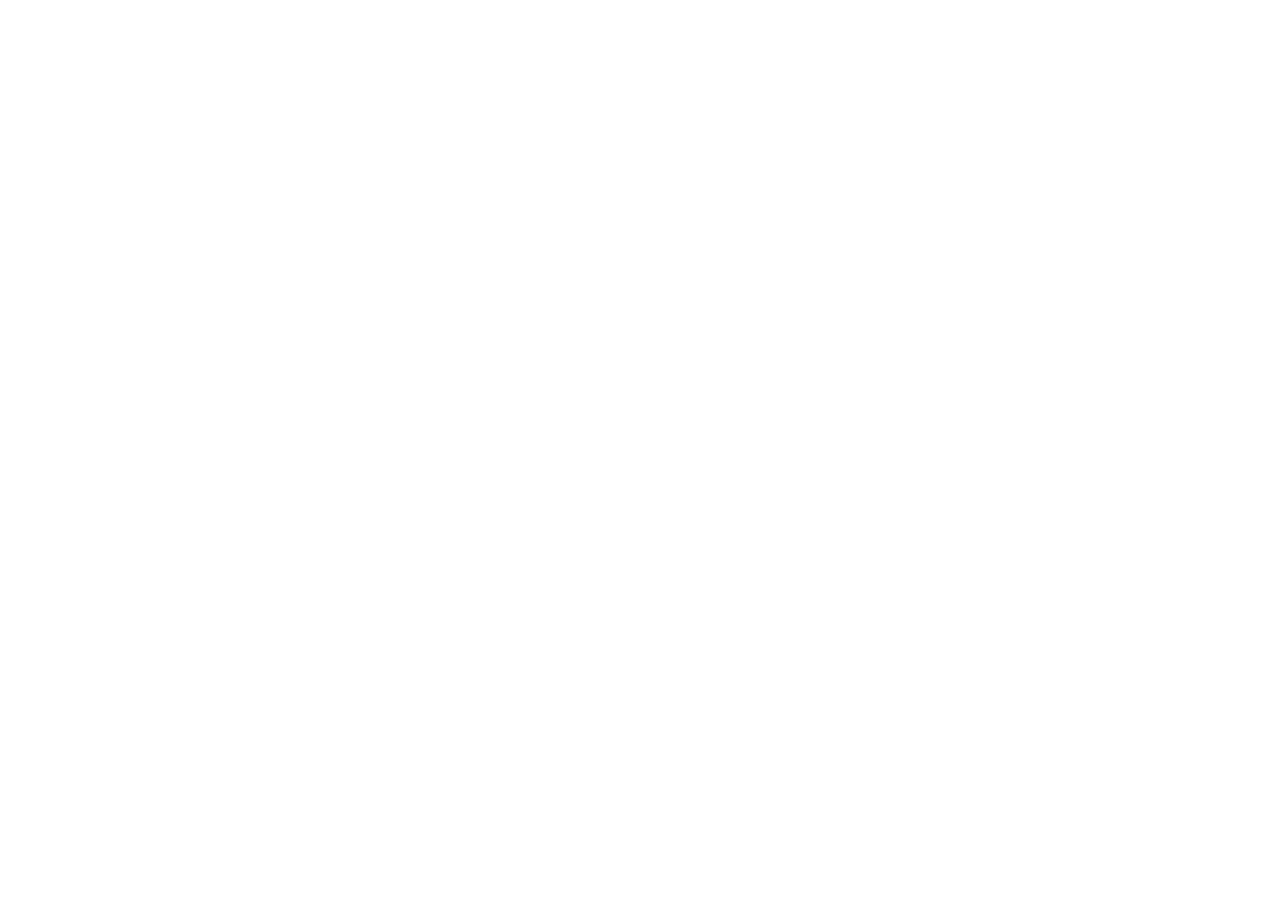
==== index.html @ f7363121 "added html" ====
<!DOCTYPE html>
<html lang="en">

<head>
    <meta charset="UTF-8">
    <meta http-equiv="X-UA-Compatible" content="IE=edge">
    <meta name="viewport" content="width=device-width, initial-scale=1.0">
    <link rel="stylesheet" href="style.css">
    <link rel="shortcut icon" href="favicon.ico" type="image/x-icon">
    <link rel="preconnect" href="https://fonts.googleapis.com">
    <link rel="preconnect" href="https://fonts.gstatic.com" crossorigin>
    <link href="https://fonts.googleapis.com/css2?family=Merriweather&family=Montserrat&family=Sacramento&display=swap"
        rel="stylesheet">
    <title>manya sinha</title>
</head>
<body>
    
</body>
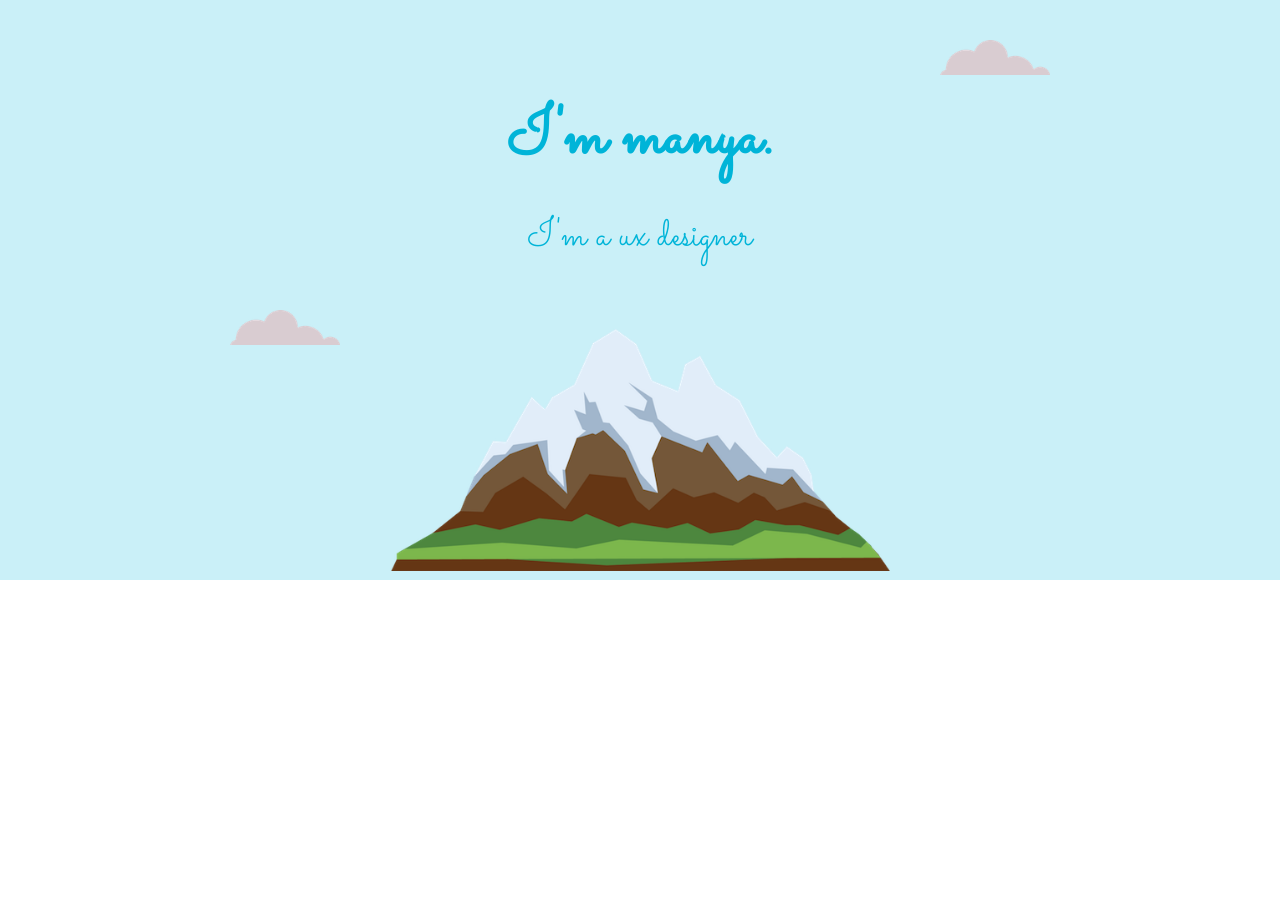
==== commit 512bf283: "added css and top container" ====
--- a/index.html
+++ b/index.html
@@ -14,5 +14,11 @@
     <title>manya sinha</title>
 </head>
 <body>
-    
-</body>+    <div class="top-container">
+        <img src="cloud.png" class="cloud-1" alt="">
+        <h1 class="title">I'm manya.</h1>
+        <h2 class="title">I'm a ux designer</h2>
+        <img src="mountain.png" alt="" class="mountain">
+        <img src="cloud.png" class="cloud-2" alt="">
+      </div>
+</body>
--- a/style.css
+++ b/style.css
@@ -0,0 +1,160 @@
+.top-container {
+    background-color: #CAF0F8;
+  
+      text-align: center;
+      position: relative;
+      padding-top: 30px;
+  
+  }
+  h1 {
+    font-family: 'Sacramento', cursive;
+    color: #00B4D8;
+    font-size: 4.2rem;
+    margin: 50px auto 0;
+  }
+  h2.title{
+    font-family: 'Sacramento', cursive;
+    color: #00B4D8;
+    font-size: 2.5rem;
+    font-weight: normal;
+    margin: 0;
+    
+  }
+  h2{
+    color: #00B4D8;
+    font-family: 'Montserrat', Arial, Helvetica, sans-serif;
+  
+  }
+  h3{
+    color: #00B4D8;
+    font-family: 'Montserrat', Arial, Helvetica, sans-serif;
+    text-align: left;
+  }
+  body{
+      margin: 0px;
+      color: #40514E;
+      font-family: 'Merriweather', Arial, Helvetica, sans-serif;
+      line-height: 1.8;
+  }
+  
+  .cloud-1{
+   position: absolute;
+   top: 40px;
+   right: 230px;
+   width:110px;
+  
+  }
+  .cloud-2{
+   position: absolute;
+   top: 310px;
+   left: 230px;
+  width: 110px;
+  }
+  .mountain{
+    width: 500px;
+  }
+  .middle-container
+  {
+    
+    text-align: center;
+  }
+  .skill-1
+  {
+    width: 50%;
+    margin: 60px auto 140px;
+  }
+  .skill-2
+  {
+    width: 50%;
+    margin: 0 auto 80px;
+  }
+  .skills h2{
+    padding: 20px;
+  }
+  .skills p{
+    
+    text-align: left;
+  }
+  .profile-picture
+  {
+    width: 150px;
+    height: 150px;
+    border-radius: 100%;
+  }
+  .skill-1-img{
+    width: 200px;
+    height: 200px;
+    float: left;
+    margin-right: 30px;
+    border-radius: 100%;
+  }
+  .skill-2-img{
+    width: 200px;
+    height: 200px;
+    float: right;
+    margin-right: 30px;
+    border-radius: 100%;
+  }
+  .profile
+  {
+    width: 40%;
+    margin: auto;
+    padding: 30px;
+  }
+  hr{
+    width: 6%;
+    height: 10px;
+    border: none;
+    border-top-style: dotted;
+    border-color: rgba(128, 128, 128, 0.37);
+    border-width: 5px;
+    margin: 20px auto;
+  }
+  .contact-me
+  {
+    width: 40%;
+    margin: 30px auto;
+  }
+  .contact-me h3{
+   text-align: center;
+  }
+  .btn {
+    background: #11cdd4;
+    background-image: -webkit-linear-gradient(top, #11cdd4, #11999e);
+    background-image: -moz-linear-gradient(top, #11cdd4, #11999e);
+    background-image: -ms-linear-gradient(top, #11cdd4, #11999e);
+    background-image: -o-linear-gradient(top, #11cdd4, #11999e);
+    background-image: linear-gradient(to bottom, #11cdd4, #11999e);
+    -webkit-border-radius: 8;
+    -moz-border-radius: 8;
+    border-radius: 8px;
+    font-family: 'Montserrat', Arial, Helvetica, sans-serif;
+    color: #ffffff;
+    font-size: 20px;
+    padding: 10px 20px 10px 20px;
+    text-decoration: none;
+  }
+  
+  .btn:hover {
+    background: #30e3cb;
+    background-image: -webkit-linear-gradient(top, #30e3cb, #2bc48d);
+    background-image: -moz-linear-gradient(top, #30e3cb, #2bc48d);
+    background-image: -ms-linear-gradient(top, #30e3cb, #2bc48d);
+    background-image: -o-linear-gradient(top, #30e3cb, #2bc48d);
+    background-image: linear-gradient(to bottom, #30e3cb, #2bc48d);
+    text-decoration: none;
+  }
+  .bottom-container{
+    text-align: center;
+    padding: 10px 0 10px;
+    background-color: #90E0EF;
+  }
+  .bottom-container a{
+    font-family: 'Montserrat', Arial, Helvetica, sans-serif;
+    color: #03045E;
+    text-decoration: none;
+    margin: 10px 20px;
+  }
+  .bottom-container a:hover{
+    color: whitesmoke;
+  }
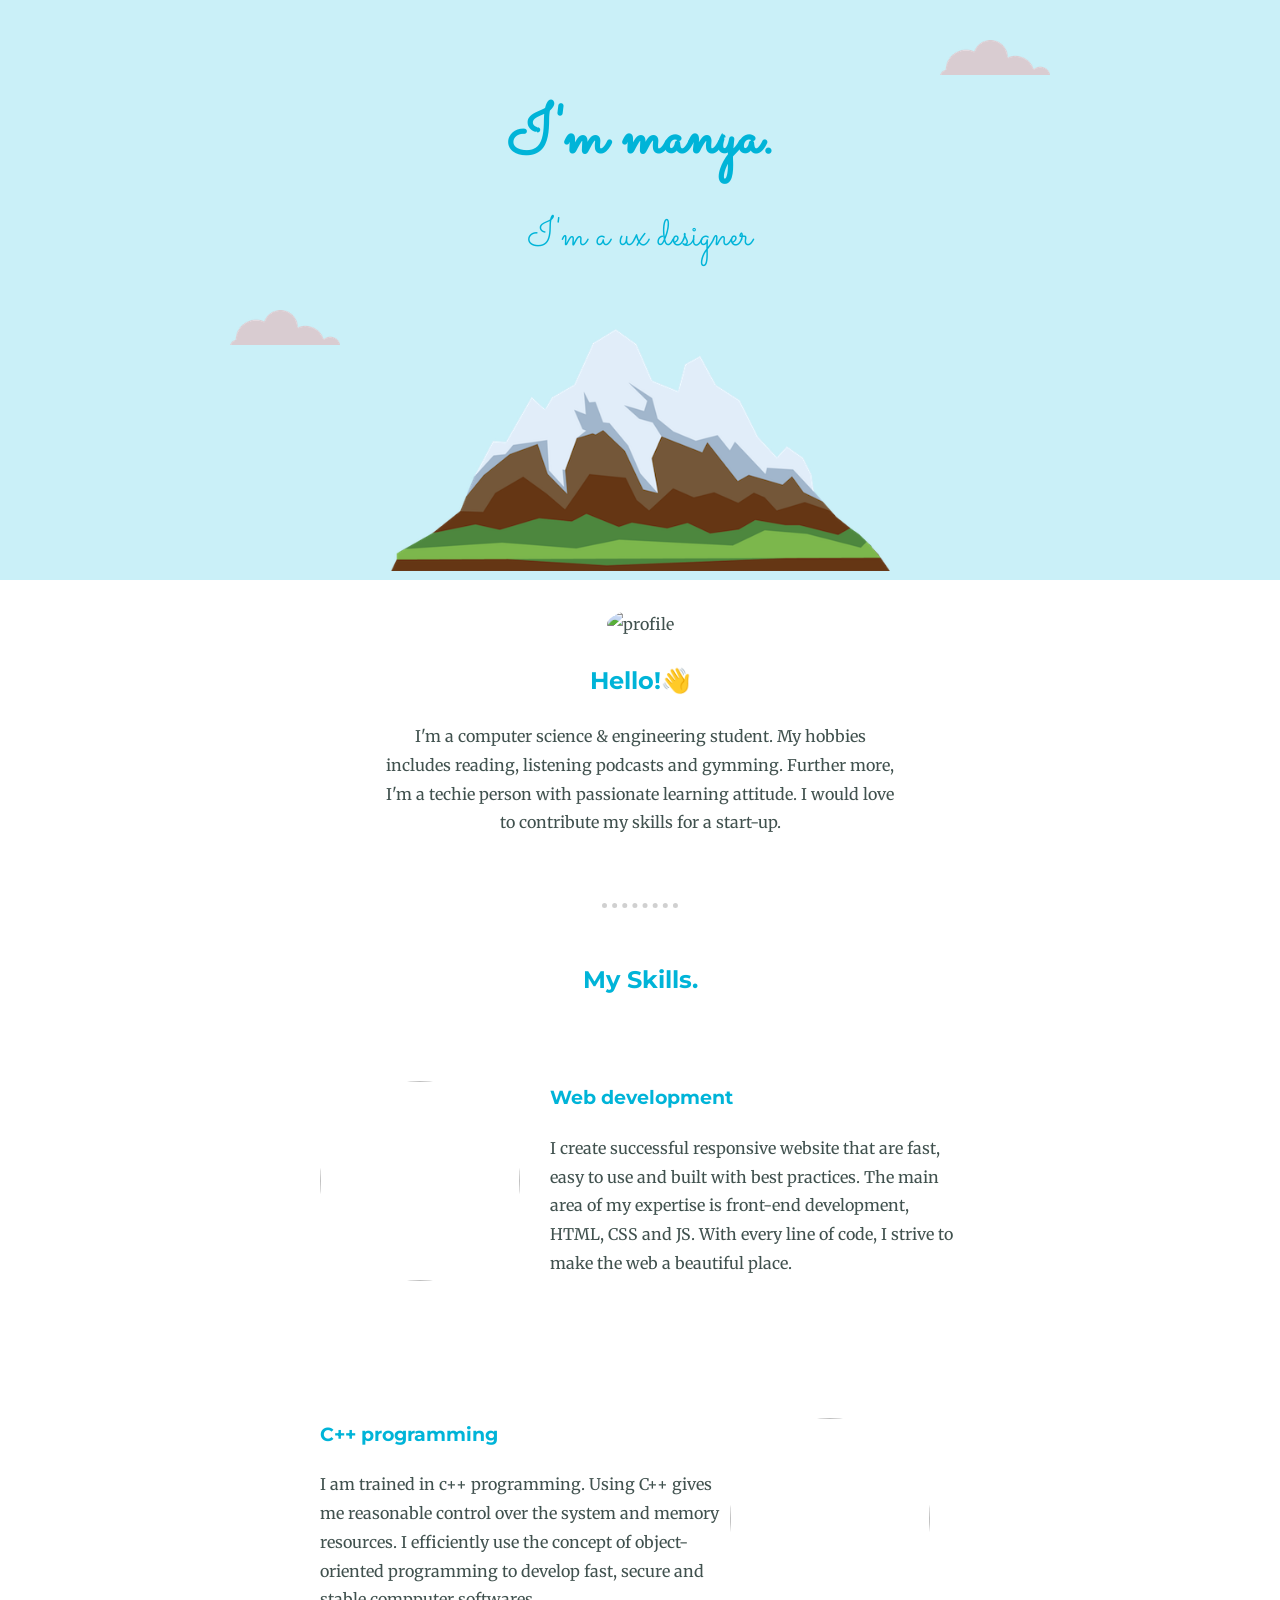
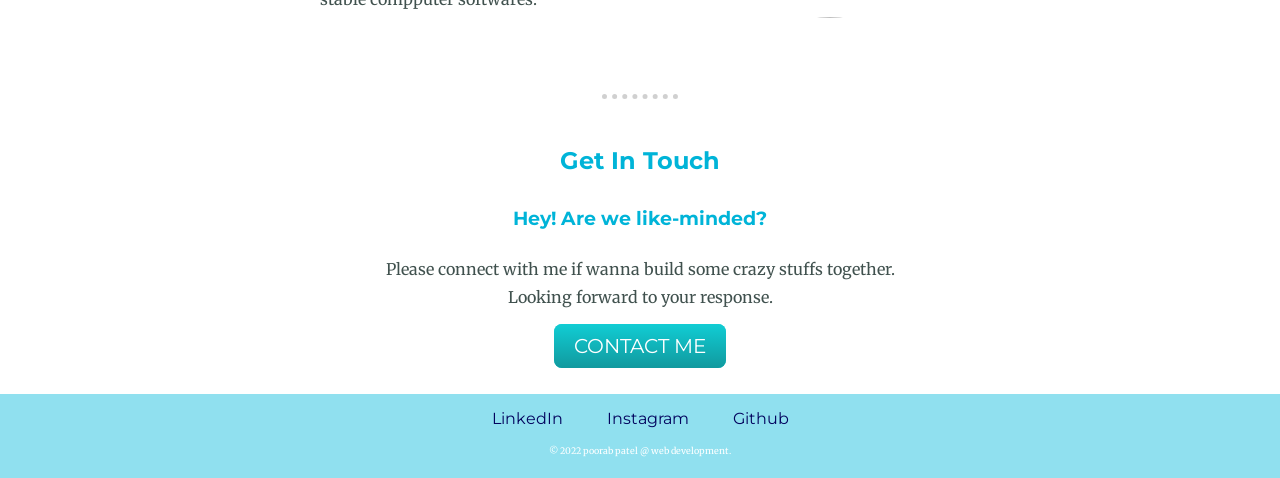
==== commit e31f8be0: "completed html" ====
--- a/index.html
+++ b/index.html
@@ -21,4 +21,40 @@
         <img src="mountain.png" alt="" class="mountain">
         <img src="cloud.png" class="cloud-2" alt="">
       </div>
+      <div class="middle-container">
+        <div class="profile">
+            <img src="profile.jpg" alt="profile"; class="profile-picture">
+            <h2>Hello!👋</h2>
+            <p>I'm a computer science & engineering student. My hobbies includes reading, listening podcasts and gymming. Further more, I'm a techie person with passionate learning attitude. I would love to contribute my skills for a start-up.
+            </p>
+        </div>
+        <hr>
+        <div class="skills">
+            <h2>My Skills.</h2>
+            <div class="skill-1">
+                <img src="https://encrypted-tbn0.gstatic.com/images?q=tbn:ANd9GcQwQE6kleRVHtrvB4V4W12YvpqPWi_kDmOMbg&usqp=CAU" alt="" class="skill-1-img">
+                <h3>Web development</h3>
+                <p> I create successful responsive website that are fast, easy to use and built with best practices. The main area of my expertise is front-end development, HTML, CSS and JS. With every line of code, I strive to make the web a beautiful place.</p>
+            </div>
+            <div class="skill-2">
+                <img  src="https://upload.wikimedia.org/wikipedia/commons/thumb/1/18/ISO_C%2B%2B_Logo.svg/1200px-ISO_C%2B%2B_Logo.svg.png" alt="" class="skill-2-img">
+                <h3>C++ programming</h3>
+                <p>I am trained in c++ programming. Using C++ gives me reasonable control over the system and memory resources. I efficiently use the concept of object-oriented programming to develop fast, secure and stable compputer softwares.</p>
+            </div>
+        </div>
+        <hr>
+        <div class="contact-me">
+            <h2>Get In Touch</h2>
+            <h3>Hey! Are we like-minded?</h3>
+            <p>Please connect with me if wanna build some crazy stuffs together. Looking forward to your response.</p>
+            <a class="btn" href="contact_form.html">CONTACT ME</a>
+        </div>
+    </div>
+
+    <div class="bottom-container">
+        <a class="footer-link" href="https://www.linkedin.com/in/poorab-patel-79a27b222/">LinkedIn</a>
+        <a class="footer-link" href="https://www.instagram.com/_poorab__/">Instagram</a>
+        <a class="footer-link" href="https://github.com/Poorab-202">Github</a>
+        <p style="font-size: xx-small; color: white;">© 2022 poorab patel @ web development.</p>
+    </div>
 </body>
